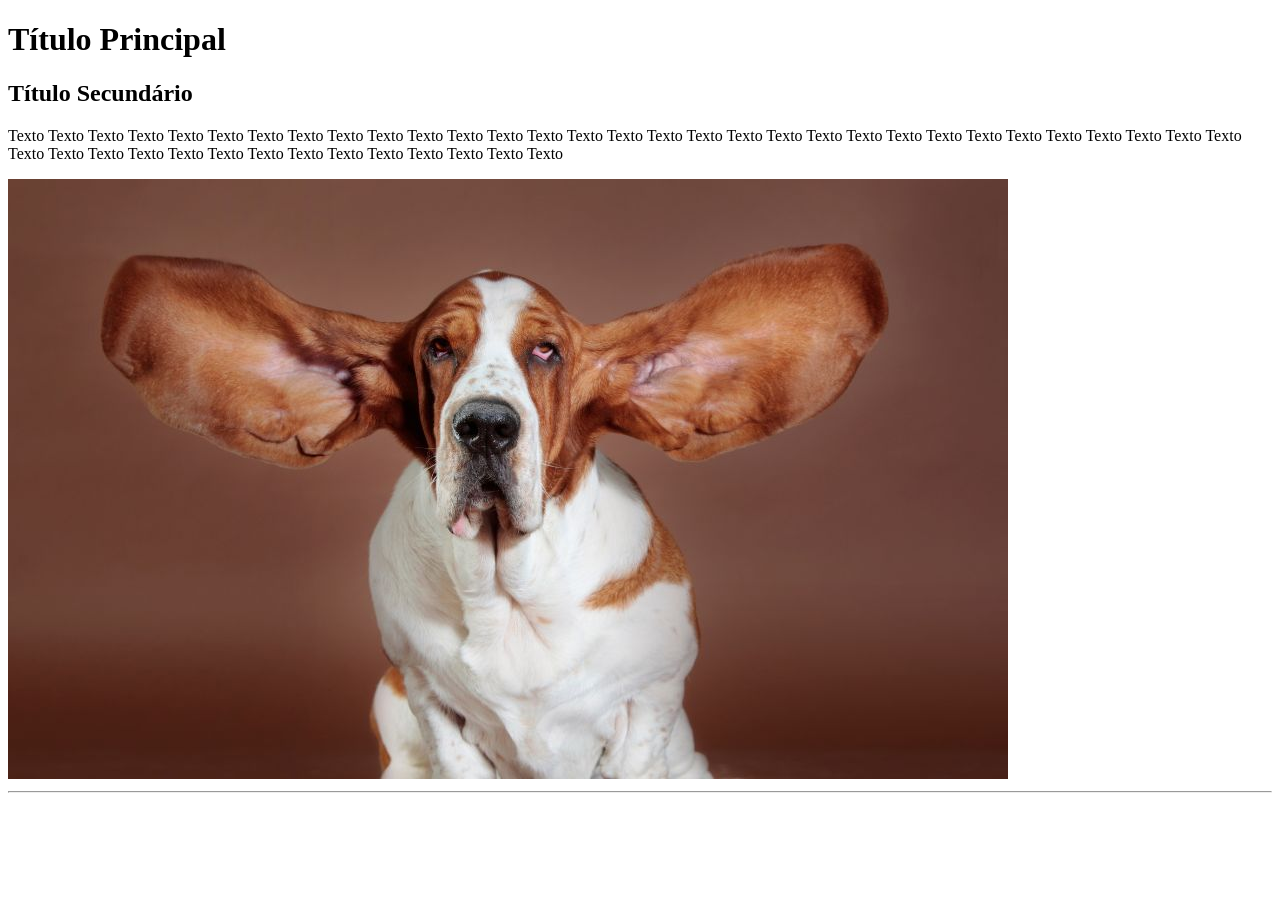
==== html-basico/index.html @ 61c3b197 "Lab_01" ====
<!DOCTYPE html>
<html lang="pt-br">
<head>
    <meta charset="UTF-8">
    <meta name="viewport" content="width=device-width, initial-scale=1.0">
    <title>Exemplo HTML</title>
</head>
<body>
    <h1>Título Principal</h1>   
    <h2>Título Secundário</h2> 
    <p>Texto Texto Texto Texto Texto Texto Texto Texto Texto Texto Texto Texto Texto Texto Texto Texto Texto Texto Texto Texto Texto Texto Texto Texto Texto Texto Texto Texto Texto Texto Texto Texto Texto Texto Texto Texto Texto Texto Texto Texto Texto Texto Texto Texto Texto</p>

    <img src="img/cao-orelha.jpg">

    <hr>
</body>
</html>
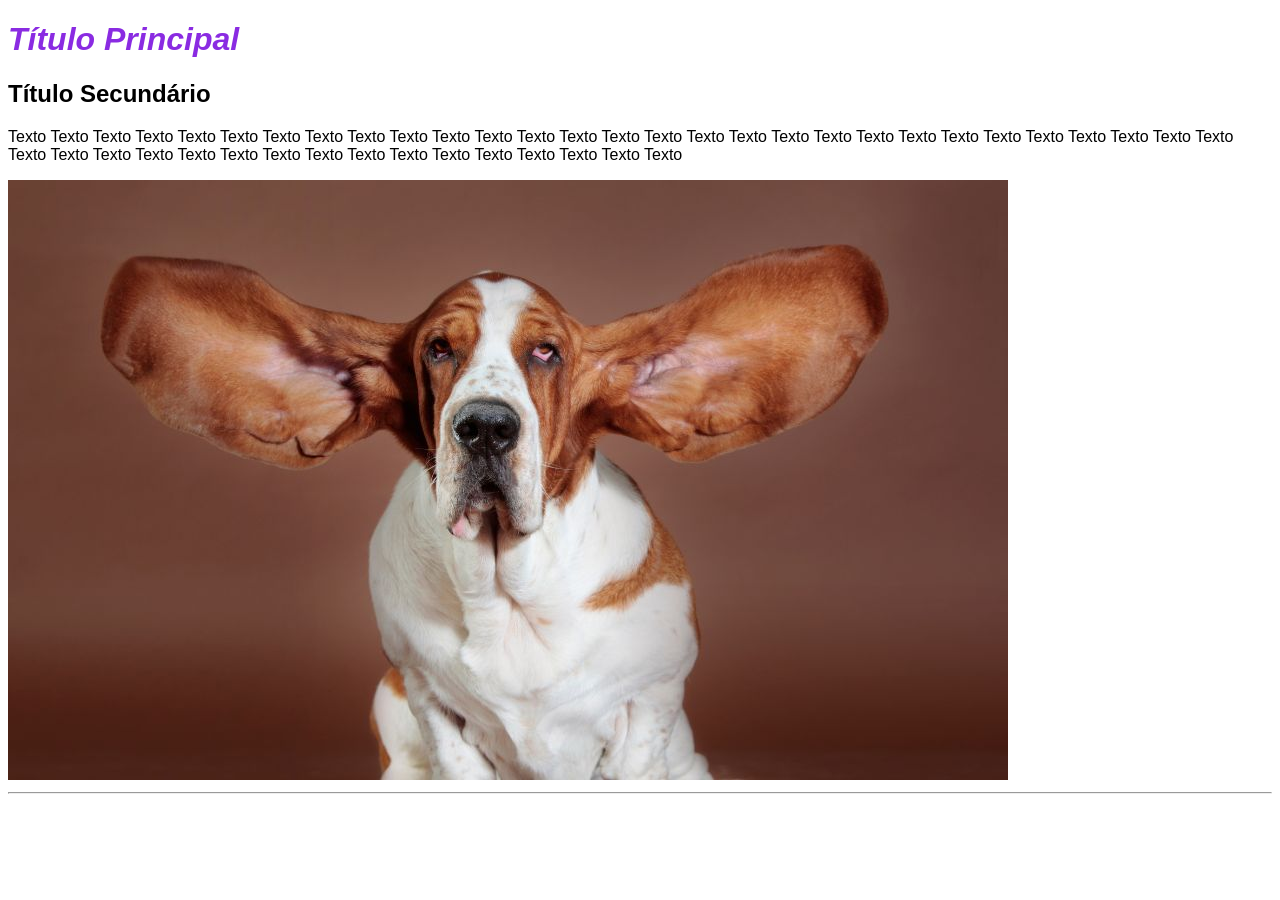
==== commit 784b1ed3: "Lab__02" ====
--- a/html-basico/index.html
+++ b/html-basico/index.html
@@ -4,6 +4,7 @@
     <meta charset="UTF-8">
     <meta name="viewport" content="width=device-width, initial-scale=1.0">
     <title>Exemplo HTML</title>
+    <link rel="stylesheet" href="css/style.css">
 </head>
 <body>
     <h1>Título Principal</h1>   
--- a/html-basico/css/style.css
+++ b/html-basico/css/style.css
@@ -0,0 +1,8 @@
+body {
+    font-family: Verdana, Geneva, Tahoma, sans-serif;
+}
+
+h1 {
+    color: blueviolet;
+    font-style: italic;
+}
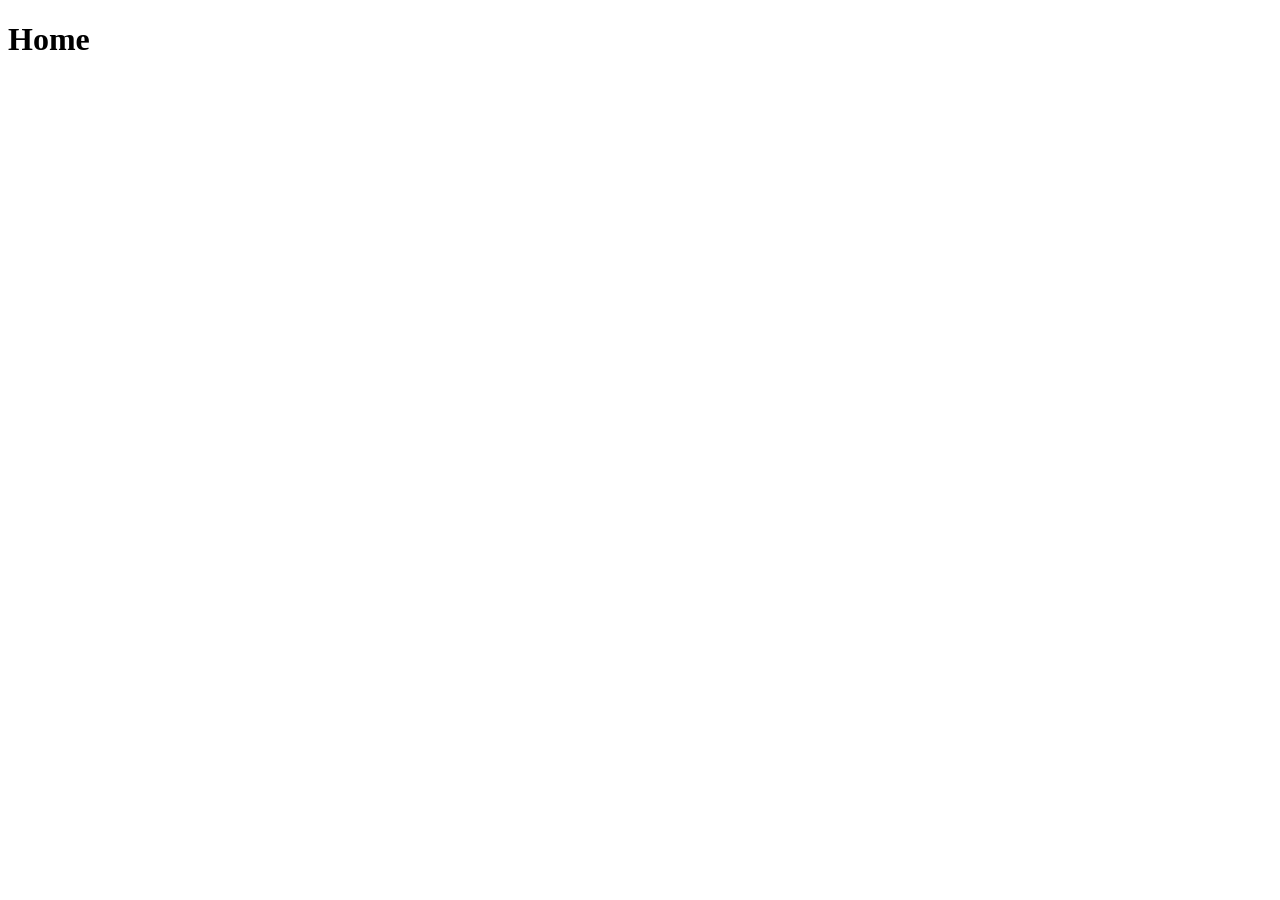
==== commit a331076f: "Lab__03" ====
--- a/html-basico/index.html
+++ b/html-basico/index.html
@@ -1,18 +1,11 @@
 <!DOCTYPE html>
-<html lang="pt-br">
+<html lang="en">
 <head>
     <meta charset="UTF-8">
     <meta name="viewport" content="width=device-width, initial-scale=1.0">
-    <title>Exemplo HTML</title>
-    <link rel="stylesheet" href="css/style.css">
+    <title>Home</title>
 </head>
 <body>
-    <h1>Título Principal</h1>   
-    <h2>Título Secundário</h2> 
-    <p>Texto Texto Texto Texto Texto Texto Texto Texto Texto Texto Texto Texto Texto Texto Texto Texto Texto Texto Texto Texto Texto Texto Texto Texto Texto Texto Texto Texto Texto Texto Texto Texto Texto Texto Texto Texto Texto Texto Texto Texto Texto Texto Texto Texto Texto</p>
-
-    <img src="img/cao-orelha.jpg">
-
-    <hr>
+    <h1>Home</h1>
 </body>
 </html>
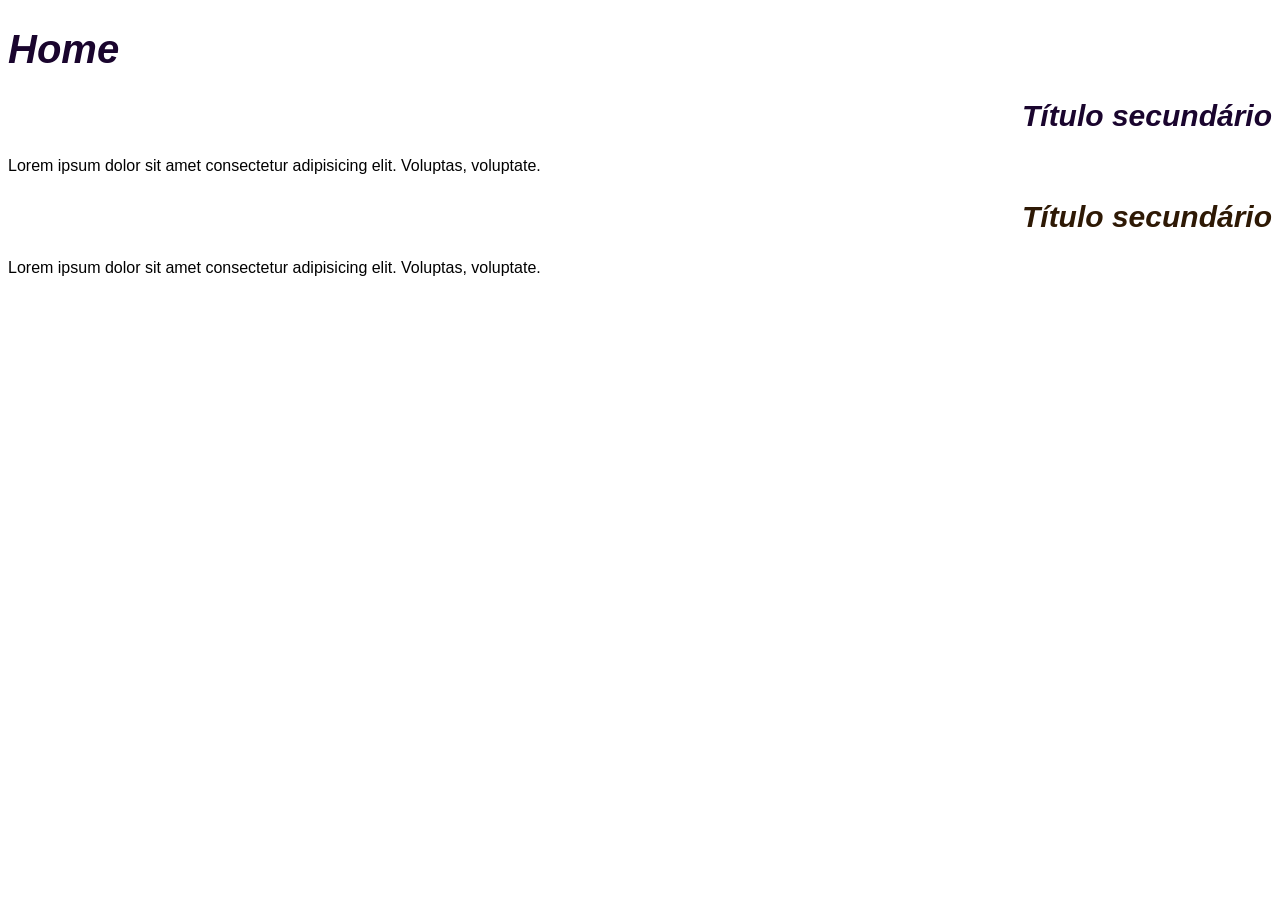
==== commit cea85f5c: "Lab__06" ====
--- a/html-basico/index.html
+++ b/html-basico/index.html
@@ -1,11 +1,26 @@
 <!DOCTYPE html>
 <html lang="en">
-<head>
-    <meta charset="UTF-8">
-    <meta name="viewport" content="width=device-width, initial-scale=1.0">
+  <head>
+    <meta charset="UTF-8" />
+    <meta name="viewport" content="width=device-width, initial-scale=1.0" />
+    <link rel="stylesheet" href="css/style.css">
     <title>Home</title>
-</head>
-<body>
-    <h1>Home</h1>
-</body>
-</html>+  </head>
+  <body>
+    <h1 class="titulo-principal font-titulos">Home</h1>
+    <h2 class="primeiro-titulo-secundario titulo-secundario">Título secundário</h2>
+    <section>
+      <p>
+        Lorem ipsum dolor sit amet consectetur adipisicing elit. Voluptas,
+        voluptate.
+      </p>
+    </section>
+    <h2 class="segundo-titulo-secundario titulo-secundario">Título secundário</h2>
+    <section>
+      <p>
+        Lorem ipsum dolor sit amet consectetur adipisicing elit. Voluptas,
+        voluptate.
+      </p>
+    </section>    
+  </body>
+</html>
--- a/html-basico/css/style.css
+++ b/html-basico/css/style.css
@@ -0,0 +1,30 @@
+body {
+    font-family: Verdana, Geneva, Tahoma, sans-serif;
+}
+
+.segundo-titulo-secundario{
+    color: rgb(46, 25, 5);
+    font-style: italic;
+    font-size: 30px;
+}
+
+.titulo-secundario {
+    text-align: right;
+}
+
+.primeiro-titulo-secundario {
+    color: rgb(26, 5, 46);
+    font-style: italic;
+    font-size: 30px;
+}
+
+.font-titulos {
+    font-family: 'Arial Black', Arial, sans-serif;
+    font-weight: bolder;
+}
+
+.titulo-principal {
+    color: rgb(26, 5, 46);
+    font-style: italic;
+    font-size: 40px;
+}
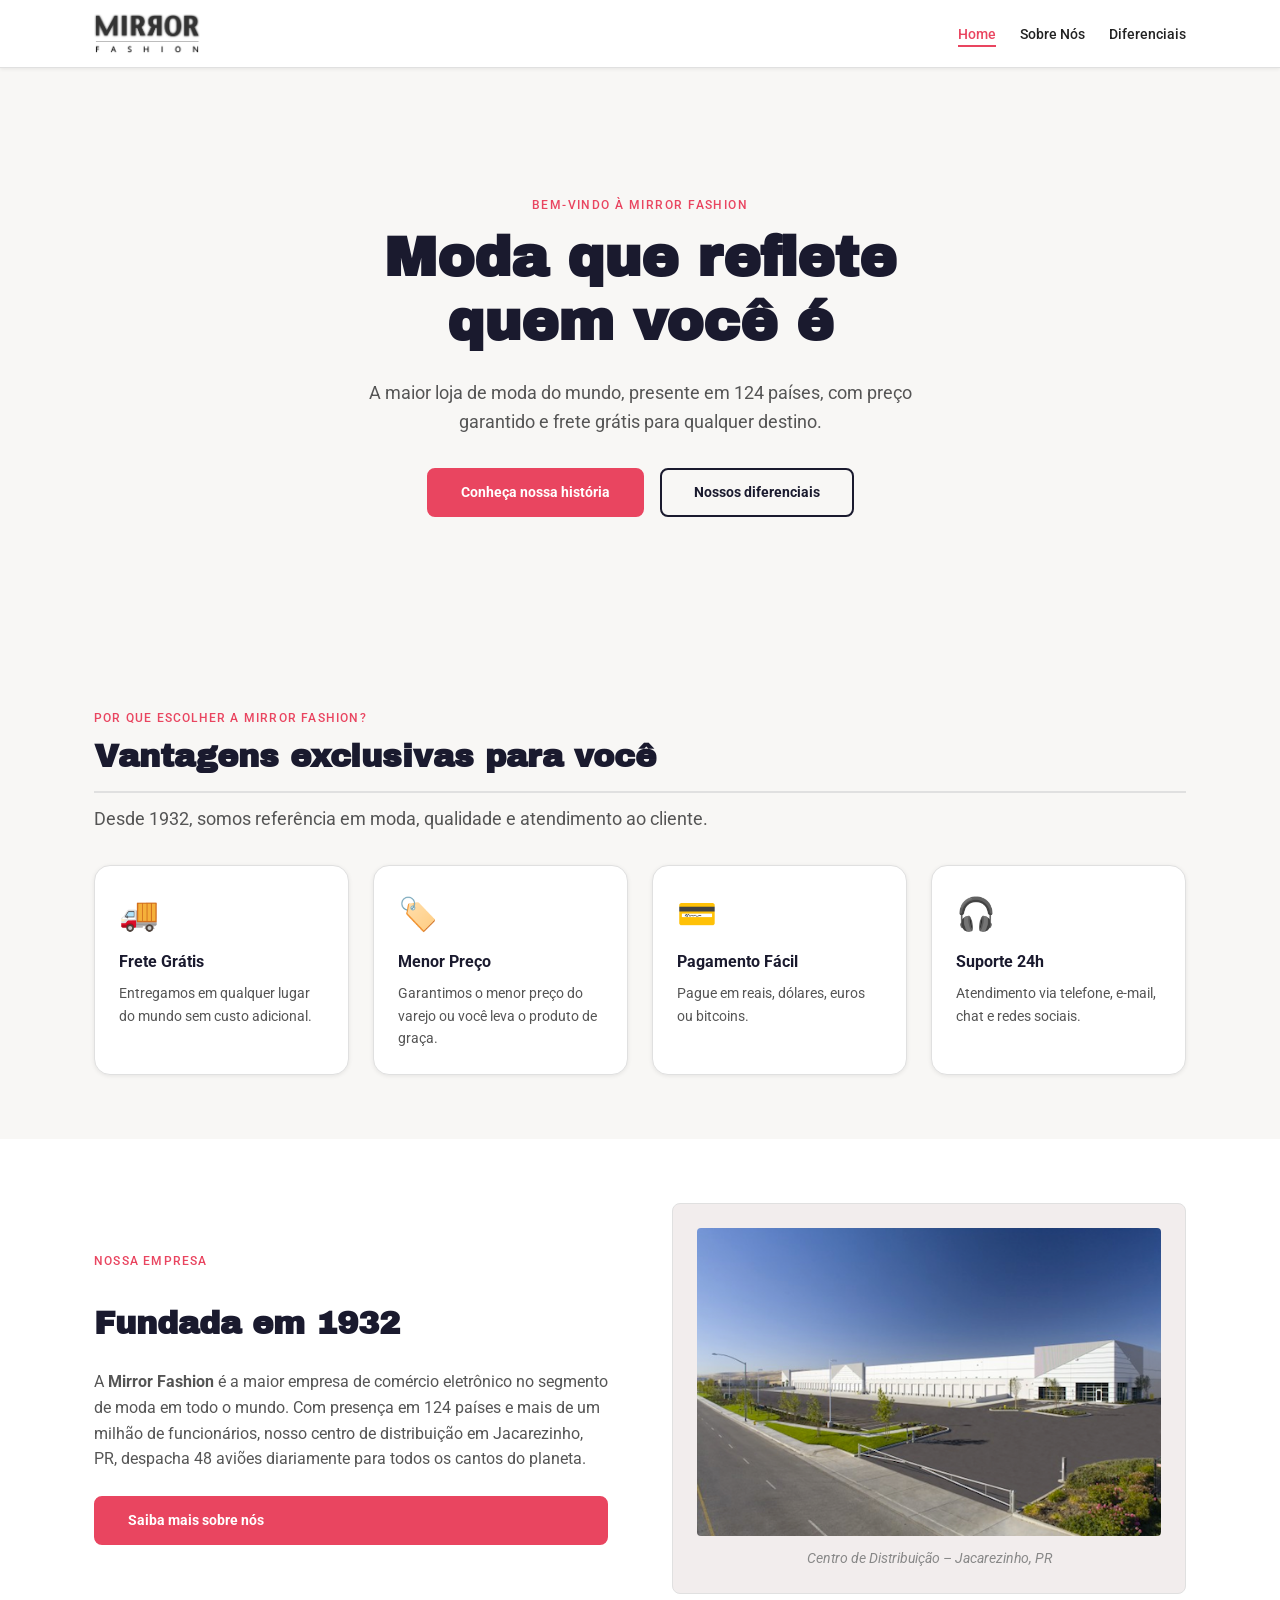
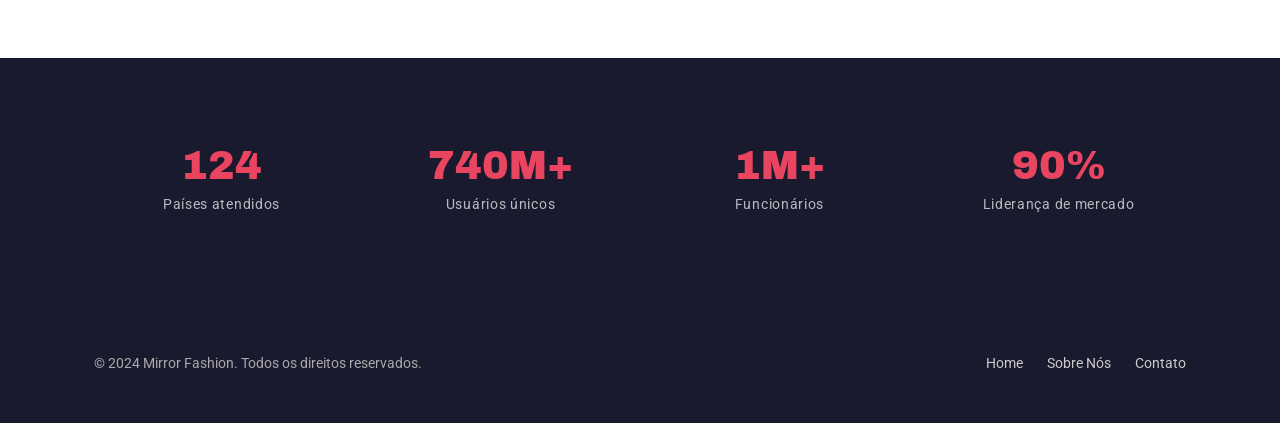
==== commit dc7f045b: "Lab__07" ====
--- a/html-basico/index.html
+++ b/html-basico/index.html
@@ -1,26 +1,147 @@
 <!DOCTYPE html>
-<html lang="en">
+<html lang="pt-br">
   <head>
     <meta charset="UTF-8" />
     <meta name="viewport" content="width=device-width, initial-scale=1.0" />
-    <link rel="stylesheet" href="css/style.css">
-    <title>Home</title>
+    <title>Mirror Fashion – Moda que reflete quem você é</title>
+    <link rel="stylesheet" href="css/reset.css" />
+    <link rel="stylesheet" href="css/design-system.css" />
+    <link rel="stylesheet" href="css/components.css" />
+    <link rel="stylesheet" href="css/style.css" />
   </head>
   <body>
-    <h1 class="titulo-principal font-titulos">Home</h1>
-    <h2 class="primeiro-titulo-secundario titulo-secundario">Título secundário</h2>
-    <section>
-      <p>
-        Lorem ipsum dolor sit amet consectetur adipisicing elit. Voluptas,
-        voluptate.
-      </p>
-    </section>
-    <h2 class="segundo-titulo-secundario titulo-secundario">Título secundário</h2>
-    <section>
-      <p>
-        Lorem ipsum dolor sit amet consectetur adipisicing elit. Voluptas,
-        voluptate.
-      </p>
-    </section>    
+
+    <!-- c-header: Cabeçalho fixo com navegação -->
+    <header class="c-header">
+      <div class="container c-header__inner">
+        <a href="index.html">
+          <img class="c-header__logo" src="img/logo.png" alt="Mirror Fashion" />
+        </a>
+        <nav aria-label="Navegação principal">
+          <ul class="c-nav">
+            <li><a class="c-nav__link c-nav__link--active" href="index.html">Home</a></li>
+            <li><a class="c-nav__link" href="about-us.html">Sobre Nós</a></li>
+            <li><a class="c-nav__link" href="about-us.html#diferenciais">Diferenciais</a></li>
+          </ul>
+        </nav>
+      </div>
+    </header>
+
+    <main>
+
+      <!-- c-hero: Destaque principal -->
+      <section class="c-hero">
+        <div class="container">
+          <p class="c-hero__eyebrow">Bem-vindo à Mirror Fashion</p>
+          <h1 class="c-hero__title">Moda que reflete<br />quem você é</h1>
+          <p class="c-hero__body">
+            A maior loja de moda do mundo, presente em 124 países,
+            com preço garantido e frete grátis para qualquer destino.
+          </p>
+          <div class="c-hero__actions">
+            <a href="about-us.html" class="c-btn c-btn--primary">Conheça nossa história</a>
+            <a href="about-us.html#diferenciais" class="c-btn c-btn--outline">Nossos diferenciais</a>
+          </div>
+        </div>
+      </section>
+
+      <!-- c-section--alt: Vantagens em cards -->
+      <section class="c-section c-section--alt">
+        <div class="container">
+          <header class="c-section__header">
+            <p class="c-section__eyebrow">Por que escolher a Mirror Fashion?</p>
+            <h2 class="c-section__title">Vantagens exclusivas para você</h2>
+            <p class="c-section__lead">
+              Desde 1932, somos referência em moda, qualidade e atendimento ao cliente.
+            </p>
+          </header>
+
+          <div class="c-grid c-grid--4">
+            <div class="c-card">
+              <p class="c-card__icon">🚚</p>
+              <h3 class="c-card__title">Frete Grátis</h3>
+              <p class="c-card__body">Entregamos em qualquer lugar do mundo sem custo adicional.</p>
+            </div>
+            <div class="c-card">
+              <p class="c-card__icon">🏷️</p>
+              <h3 class="c-card__title">Menor Preço</h3>
+              <p class="c-card__body">Garantimos o menor preço do varejo ou você leva o produto de graça.</p>
+            </div>
+            <div class="c-card">
+              <p class="c-card__icon">💳</p>
+              <h3 class="c-card__title">Pagamento Fácil</h3>
+              <p class="c-card__body">Pague em reais, dólares, euros ou bitcoins.</p>
+            </div>
+            <div class="c-card">
+              <p class="c-card__icon">🎧</p>
+              <h3 class="c-card__title">Suporte 24h</h3>
+              <p class="c-card__body">Atendimento via telefone, e-mail, chat e redes sociais.</p>
+            </div>
+          </div>
+        </div>
+      </section>
+
+      <!-- Seção de prévia "Sobre nós" -->
+      <section class="c-section">
+        <div class="container c-about-preview">
+          <div class="c-about-preview__text">
+            <p class="c-section__eyebrow">Nossa Empresa</p>
+            <h2 class="c-section__title">Fundada em 1932</h2>
+            <p class="c-prose__paragraph">
+              A <strong>Mirror Fashion</strong> é a maior empresa de comércio
+              eletrônico no segmento de moda em todo o mundo. Com presença em
+              124 países e mais de um milhão de funcionários, nosso centro de
+              distribuição em Jacarezinho, PR, despacha 48 aviões diariamente
+              para todos os cantos do planeta.
+            </p>
+            <a href="about-us.html" class="c-btn c-btn--primary">Saiba mais sobre nós</a>
+          </div>
+          <figure class="c-figure">
+            <img class="c-figure__img" src="img/centro-distribuicao.png" alt="Centro de distribuição" />
+            <figcaption class="c-figure__caption">Centro de Distribuição – Jacarezinho, PR</figcaption>
+          </figure>
+        </div>
+      </section>
+
+      <!-- c-section--brand: Estatísticas de destaque -->
+      <section class="c-section c-section--brand">
+        <div class="container">
+          <div class="c-grid c-grid--4">
+            <div class="c-stat">
+              <span class="c-stat__value">124</span>
+              <span class="c-stat__label">Países atendidos</span>
+            </div>
+            <div class="c-stat">
+              <span class="c-stat__value">740M+</span>
+              <span class="c-stat__label">Usuários únicos</span>
+            </div>
+            <div class="c-stat">
+              <span class="c-stat__value">1M+</span>
+              <span class="c-stat__label">Funcionários</span>
+            </div>
+            <div class="c-stat">
+              <span class="c-stat__value">90%</span>
+              <span class="c-stat__label">Liderança de mercado</span>
+            </div>
+          </div>
+        </div>
+      </section>
+
+    </main>
+
+    <!-- c-footer: Rodapé (componente de referência do Design System) -->
+    <footer class="c-footer" id="rodape">
+      <div class="container c-footer__inner">
+        <div class="c-footer__brand">          
+          <span class="c-footer__copy">&copy; 2024 Mirror Fashion. Todos os direitos reservados.</span>
+        </div>
+        <ul class="c-footer__links">
+          <li><a class="c-footer__link" href="index.html">Home</a></li>
+          <li><a class="c-footer__link" href="about-us.html">Sobre Nós</a></li>
+          <li><a class="c-footer__link" href="mailto:loja@loja.com">Contato</a></li>
+        </ul>
+      </div>
+    </footer>
+
   </body>
 </html>
--- a/html-basico/css/design-system.css
+++ b/html-basico/css/design-system.css
@@ -0,0 +1,87 @@
+/* Mirror Fashion – Design System
+   Tokens: cores, tipografia, espaçamento, sombras, bordas, transições */
+
+@import url('https://fonts.googleapis.com/css2?family=Archivo+Black&family=Roboto:ital,wght@0,300;0,400;0,500;0,700;0,900;1,400&display=swap');
+
+:root {
+  /* ── Tipografia ──────────────────────────── */
+  --font-title:  "Archivo Black", sans-serif;
+  --font-body:   "Roboto", sans-serif;
+
+  --font-size-xs:   0.75rem;    /* 12 px */
+  --font-size-sm:   0.875rem;   /* 14 px */
+  --font-size-base: 1rem;       /* 16 px */
+  --font-size-md:   1.125rem;   /* 18 px */
+  --font-size-lg:   1.25rem;    /* 20 px */
+  --font-size-xl:   1.5rem;     /* 24 px */
+  --font-size-2xl:  2rem;       /* 32 px */
+  --font-size-3xl:  2.5rem;     /* 40 px */
+  --font-size-4xl:  3.5rem;     /* 56 px */
+
+  --font-weight-regular: 400;
+  --font-weight-medium:  500;
+  --font-weight-bold:    700;
+  --font-weight-black:   900;
+
+  --line-height-tight:  1.15;
+  --line-height-snug:   1.35;
+  --line-height-normal: 1.6;
+  --line-height-loose:  1.8;
+
+  /* ── Paleta de cores ─────────────────────── */
+  --color-brand:        #1a1a2e;   /* navy – cor principal da marca */
+  --color-brand-mid:    #16213e;
+  --color-accent:       #e94560;   /* rose – CTA / destaque */
+  --color-accent-dark:  #c73652;
+
+  --color-text:         #222;
+  --color-text-muted:   #555;
+  --color-text-subtle:  #888;
+
+  --color-bg:           #ffffff;
+  --color-bg-soft:      #f8f7f5;
+  --color-bg-tint:      #f2eded;
+
+  --color-border:       #e0e0e0;
+  --color-border-dark:  #ccc;
+
+  /* Footer */
+  --color-base-footer:  #777;      /* alias legado mantido para compatibilidade */
+  --color-footer-bg:    #1a1a2e;
+  --color-footer-text:  #aaa;
+  --color-footer-link:  #ccc;
+
+  /* ── Escala de espaçamento (base 4 px) ──── */
+  --space-1:   4px;
+  --space-2:   8px;
+  --space-3:  12px;
+  --space-4:  16px;
+  --space-5:  24px;
+  --space-6:  32px;
+  --space-7:  48px;
+  --space-8:  64px;
+  --space-9:  96px;
+  --space-10: 128px;
+
+  /* ── Border radius ───────────────────────── */
+  --radius-sm:   4px;
+  --radius-md:   8px;
+  --radius-lg:  16px;
+  --radius-xl:  24px;
+  --radius-full: 9999px;
+
+  /* ── Sombras ─────────────────────────────── */
+  --shadow-xs: 0 1px 2px rgba(0, 0, 0, .06);
+  --shadow-sm: 0 1px 4px rgba(0, 0, 0, .08);
+  --shadow-md: 0 4px 12px rgba(0, 0, 0, .10);
+  --shadow-lg: 0 8px 24px rgba(0, 0, 0, .14);
+
+  /* ── Layout ──────────────────────────────── */
+  --max-width:     1140px;
+  --header-height: 68px;
+
+  /* ── Transições ──────────────────────────── */
+  --transition-fast: 150ms ease;
+  --transition-base: 250ms ease;
+  --transition-slow: 400ms ease;
+}
--- a/html-basico/css/components.css
+++ b/html-basico/css/components.css
@@ -0,0 +1,437 @@
+/* Mirror Fashion – UI Components
+   Componentes reutilizáveis seguindo o padrão do Design System */
+
+/* ─────────────────────────────────────────────
+   Container
+───────────────────────────────────────────── */
+.container {
+  width: 100%;
+  max-width: var(--max-width);
+  margin-inline: auto;
+  padding-inline: var(--space-5);
+}
+
+/* ─────────────────────────────────────────────
+   c-header / c-nav  – Cabeçalho fixo com navegação
+───────────────────────────────────────────── */
+.c-header {
+  position: sticky;
+  top: 0;
+  z-index: 100;
+  background: var(--color-bg);
+  border-bottom: 1px solid var(--color-border);
+  height: var(--header-height);
+  box-shadow: var(--shadow-sm);
+}
+
+.c-header__inner {
+  display: flex;
+  align-items: center;
+  justify-content: space-between;
+  height: 100%;
+}
+
+.c-header__logo {
+  height: 40px;
+  width: auto;
+}
+
+.c-nav {
+  display: flex;
+  gap: var(--space-5);
+  list-style: none;
+}
+
+.c-nav__link {
+  font-family: var(--font-body);
+  font-weight: var(--font-weight-medium);
+  font-size: var(--font-size-sm);
+  color: var(--color-text);
+  text-decoration: none;
+  padding-bottom: 3px;
+  border-bottom: 2px solid transparent;
+  transition: color var(--transition-fast), border-color var(--transition-fast);
+}
+
+.c-nav__link:hover,
+.c-nav__link--active {
+  color: var(--color-accent);
+  border-bottom-color: var(--color-accent);
+}
+
+/* ─────────────────────────────────────────────
+   c-hero  – Seção de destaque principal
+───────────────────────────────────────────── */
+.c-hero {
+  padding-block: var(--space-10);
+  background: var(--color-bg-soft);
+  text-align: center;
+}
+
+.c-hero--compact {
+  padding-block: var(--space-8);
+}
+
+.c-hero__eyebrow {
+  font-family: var(--font-body);
+  font-size: var(--font-size-xs);
+  font-weight: var(--font-weight-medium);
+  letter-spacing: 0.12em;
+  text-transform: uppercase;
+  color: var(--color-accent);
+  margin-bottom: var(--space-3);
+}
+
+.c-hero__title {
+  font-family: var(--font-title);
+  font-size: clamp(var(--font-size-2xl), 5vw, var(--font-size-4xl));
+  color: var(--color-brand);
+  line-height: var(--line-height-tight);
+  margin-bottom: var(--space-5);
+}
+
+.c-hero__body {
+  font-family: var(--font-body);
+  font-size: var(--font-size-md);
+  color: var(--color-text-muted);
+  max-width: 60ch;
+  margin-inline: auto;
+  margin-bottom: var(--space-6);
+  line-height: var(--line-height-normal);
+}
+
+.c-hero__actions {
+  display: flex;
+  gap: var(--space-4);
+  justify-content: center;
+  flex-wrap: wrap;
+}
+
+/* ─────────────────────────────────────────────
+   c-btn  – Botões de ação
+───────────────────────────────────────────── */
+.c-btn {
+  display: inline-flex;
+  align-items: center;
+  gap: var(--space-2);
+  padding: var(--space-3) var(--space-6);
+  border-radius: var(--radius-md);
+  font-family: var(--font-body);
+  font-weight: var(--font-weight-bold);
+  font-size: var(--font-size-sm);
+  cursor: pointer;
+  text-decoration: none;
+  border: 2px solid transparent;
+  transition:
+    background var(--transition-fast),
+    color var(--transition-fast),
+    border-color var(--transition-fast),
+    transform var(--transition-fast);
+}
+
+.c-btn--primary {
+  background: var(--color-accent);
+  color: #fff;
+  border-color: var(--color-accent);
+}
+
+.c-btn--primary:hover {
+  background: var(--color-accent-dark);
+  border-color: var(--color-accent-dark);
+  transform: translateY(-1px);
+}
+
+.c-btn--outline {
+  background: transparent;
+  color: var(--color-brand);
+  border-color: var(--color-brand);
+}
+
+.c-btn--outline:hover {
+  background: var(--color-brand);
+  color: #fff;
+  transform: translateY(-1px);
+}
+
+/* ─────────────────────────────────────────────
+   c-section  – Blocos de conteúdo
+───────────────────────────────────────────── */
+.c-section {
+  padding-block: var(--space-8);
+}
+
+.c-section--alt {
+  background: var(--color-bg-soft);
+}
+
+.c-section--brand {
+  background: var(--color-brand);
+  color: #fff;
+}
+
+.c-section__header {
+  margin-bottom: var(--space-6);
+}
+
+.c-section__eyebrow {
+  font-family: var(--font-body);
+  font-size: var(--font-size-xs);
+  font-weight: var(--font-weight-medium);
+  letter-spacing: 0.1em;
+  text-transform: uppercase;
+  color: var(--color-accent);
+  margin-bottom: var(--space-2);
+}
+
+.c-section__title {
+  font-family: var(--font-title);
+  font-size: clamp(var(--font-size-xl), 3vw, var(--font-size-2xl));
+  color: var(--color-brand);
+  border-bottom: 2px solid var(--color-border);
+  padding-bottom: var(--space-3);
+  line-height: var(--line-height-snug);
+}
+
+.c-section--brand .c-section__title {
+  color: #fff;
+  border-bottom-color: rgba(255, 255, 255, .2);
+}
+
+.c-section__lead {
+  font-family: var(--font-body);
+  font-size: var(--font-size-md);
+  color: var(--color-text-muted);
+  margin-top: var(--space-3);
+  max-width: 72ch;
+  line-height: var(--line-height-normal);
+}
+
+/* ─────────────────────────────────────────────
+   c-grid  – Layout em grade responsiva
+───────────────────────────────────────────── */
+.c-grid {
+  display: grid;
+  gap: var(--space-5);
+}
+
+.c-grid--2 { grid-template-columns: repeat(2, 1fr); }
+.c-grid--3 { grid-template-columns: repeat(3, 1fr); }
+.c-grid--4 { grid-template-columns: repeat(4, 1fr); }
+
+@media (max-width: 1024px) {
+  .c-grid--3,
+  .c-grid--4 {
+    grid-template-columns: repeat(2, 1fr);
+  }
+}
+
+@media (max-width: 640px) {
+  .c-grid--2,
+  .c-grid--3,
+  .c-grid--4 {
+    grid-template-columns: 1fr;
+  }
+}
+
+/* ─────────────────────────────────────────────
+   c-card  – Cartão de conteúdo
+───────────────────────────────────────────── */
+.c-card {
+  background: var(--color-bg);
+  border: 1px solid var(--color-border);
+  border-radius: var(--radius-lg);
+  padding: var(--space-5);
+  box-shadow: var(--shadow-sm);
+  transition:
+    box-shadow var(--transition-base),
+    transform var(--transition-base);
+  list-style: none;
+}
+
+.c-card:hover {
+  box-shadow: var(--shadow-md);
+  transform: translateY(-2px);
+}
+
+.c-card__icon {
+  font-size: 2rem;
+  margin-bottom: var(--space-3);
+}
+
+.c-card__title {
+  font-family: var(--font-body);
+  font-weight: var(--font-weight-bold);
+  font-size: var(--font-size-base);
+  color: var(--color-brand);
+  margin-bottom: var(--space-2);
+}
+
+.c-card__body {
+  font-family: var(--font-body);
+  font-size: var(--font-size-sm);
+  color: var(--color-text-muted);
+  line-height: var(--line-height-normal);
+}
+
+.c-card__body a {
+  color: var(--color-accent);
+  text-decoration: underline;
+  text-underline-offset: 3px;
+}
+
+/* ─────────────────────────────────────────────
+   c-figure  – Bloco de mídia / imagem com legenda
+───────────────────────────────────────────── */
+.c-figure {
+  background-color: var(--color-bg-tint);
+  border: 1px solid var(--color-border);
+  border-radius: var(--radius-md);
+  text-align: center;
+  padding: var(--space-5);
+  margin-block: var(--space-6);
+}
+
+.c-figure__img {
+  max-width: 100%;
+  margin-inline: auto;
+  border-radius: var(--radius-sm);
+}
+
+.c-figure__caption {
+  font-style: italic;
+  margin-top: var(--space-3);
+  font-family: var(--font-body);
+  color: var(--color-text-subtle);
+  font-size: var(--font-size-sm);
+}
+
+/* ─────────────────────────────────────────────
+   c-prose  – Bloco de texto longo / artigo
+───────────────────────────────────────────── */
+.c-prose {
+  font-family: var(--font-body);
+  font-size: var(--font-size-base);
+  line-height: var(--line-height-loose);
+  color: var(--color-text);
+}
+
+.c-prose p {
+  margin-bottom: var(--space-4);
+  text-align: justify;
+}
+
+.c-prose p + p {
+  text-indent: 1.5em;
+}
+
+.c-prose strong {
+  font-weight: var(--font-weight-bold);
+  color: var(--color-brand);
+}
+
+.c-prose em {
+  font-style: italic;
+}
+
+.c-prose a {
+  color: var(--color-accent);
+  text-decoration: underline;
+  text-underline-offset: 3px;
+  transition: color var(--transition-fast);
+}
+
+.c-prose a:hover {
+  color: var(--color-accent-dark);
+}
+
+/* ─────────────────────────────────────────────
+   c-stat  – Indicador numérico de destaque
+───────────────────────────────────────────── */
+.c-stat {
+  text-align: center;
+  padding: var(--space-5);
+}
+
+.c-stat__value {
+  display: block;
+  font-family: var(--font-title);
+  font-size: var(--font-size-3xl);
+  color: var(--color-accent);
+  line-height: 1;
+  margin-bottom: var(--space-2);
+}
+
+.c-stat__label {
+  display: block;
+  font-family: var(--font-body);
+  font-size: var(--font-size-sm);
+  color: rgba(255, 255, 255, .7);
+  letter-spacing: 0.05em;
+}
+
+/* ─────────────────────────────────────────────
+   c-footer  – Rodapé (componente de referência)
+───────────────────────────────────────────── */
+.c-footer {
+  background: var(--color-footer-bg);
+  color: var(--color-footer-text);
+  padding-block: var(--space-7);
+}
+
+.c-footer__inner {
+  display: flex;
+  align-items: center;
+  justify-content: space-between;
+  flex-wrap: wrap;
+  gap: var(--space-5);
+}
+
+.c-footer__brand {
+  display: flex;
+  align-items: center;
+  gap: var(--space-4);
+}
+
+
+.c-footer__copy {
+  font-family: var(--font-body);
+  font-size: var(--font-size-sm);
+  color: var(--color-footer-text);
+}
+
+.c-footer__links {
+  display: flex;
+  gap: var(--space-5);
+  list-style: none;
+  flex-wrap: wrap;
+}
+
+.c-footer__link {
+  font-family: var(--font-body);
+  font-size: var(--font-size-sm);
+  color: var(--color-footer-link);
+  text-decoration: none;
+  transition: color var(--transition-fast);
+}
+
+.c-footer__link:hover {
+  color: #fff;
+}
+
+/* ─────────────────────────────────────────────
+   Responsivo global
+───────────────────────────────────────────── */
+@media (max-width: 640px) {
+  .c-header__inner {
+    gap: var(--space-4);
+  }
+
+  .c-nav {
+    gap: var(--space-4);
+  }
+
+  .c-footer__inner {
+    flex-direction: column;
+    align-items: flex-start;
+  }
+}
--- a/html-basico/css/style.css
+++ b/html-basico/css/style.css
@@ -1,30 +1,37 @@
-body {
-    font-family: Verdana, Geneva, Tahoma, sans-serif;
+/* Mirror Fashion – Estilos específicos da Home */
+
+/* Layout da seção de prévia "Sobre nós" */
+.c-about-preview {
+  display: grid;
+  grid-template-columns: 1fr 1fr;
+  gap: var(--space-8);
+  align-items: center;
 }
 
-.segundo-titulo-secundario{
-    color: rgb(46, 25, 5);
-    font-style: italic;
-    font-size: 30px;
+.c-about-preview__text {
+  display: flex;
+  flex-direction: column;
+  gap: var(--space-5);
 }
 
-.titulo-secundario {
-    text-align: right;
+.c-about-preview__text .c-section__title {
+  border-bottom: none;
+  padding-bottom: 0;
 }
 
-.primeiro-titulo-secundario {
-    color: rgb(26, 5, 46);
-    font-style: italic;
-    font-size: 30px;
+.c-prose__paragraph {
+  font-family: var(--font-body);
+  font-size: var(--font-size-base);
+  line-height: var(--line-height-normal);
+  color: var(--color-text-muted);
 }
 
-.font-titulos {
-    font-family: 'Arial Black', Arial, sans-serif;
-    font-weight: bolder;
+.c-about-preview .c-figure {
+  margin-block: 0;
 }
 
-.titulo-principal {
-    color: rgb(26, 5, 46);
-    font-style: italic;
-    font-size: 40px;
+@media (max-width: 768px) {
+  .c-about-preview {
+    grid-template-columns: 1fr;
+  }
 }
